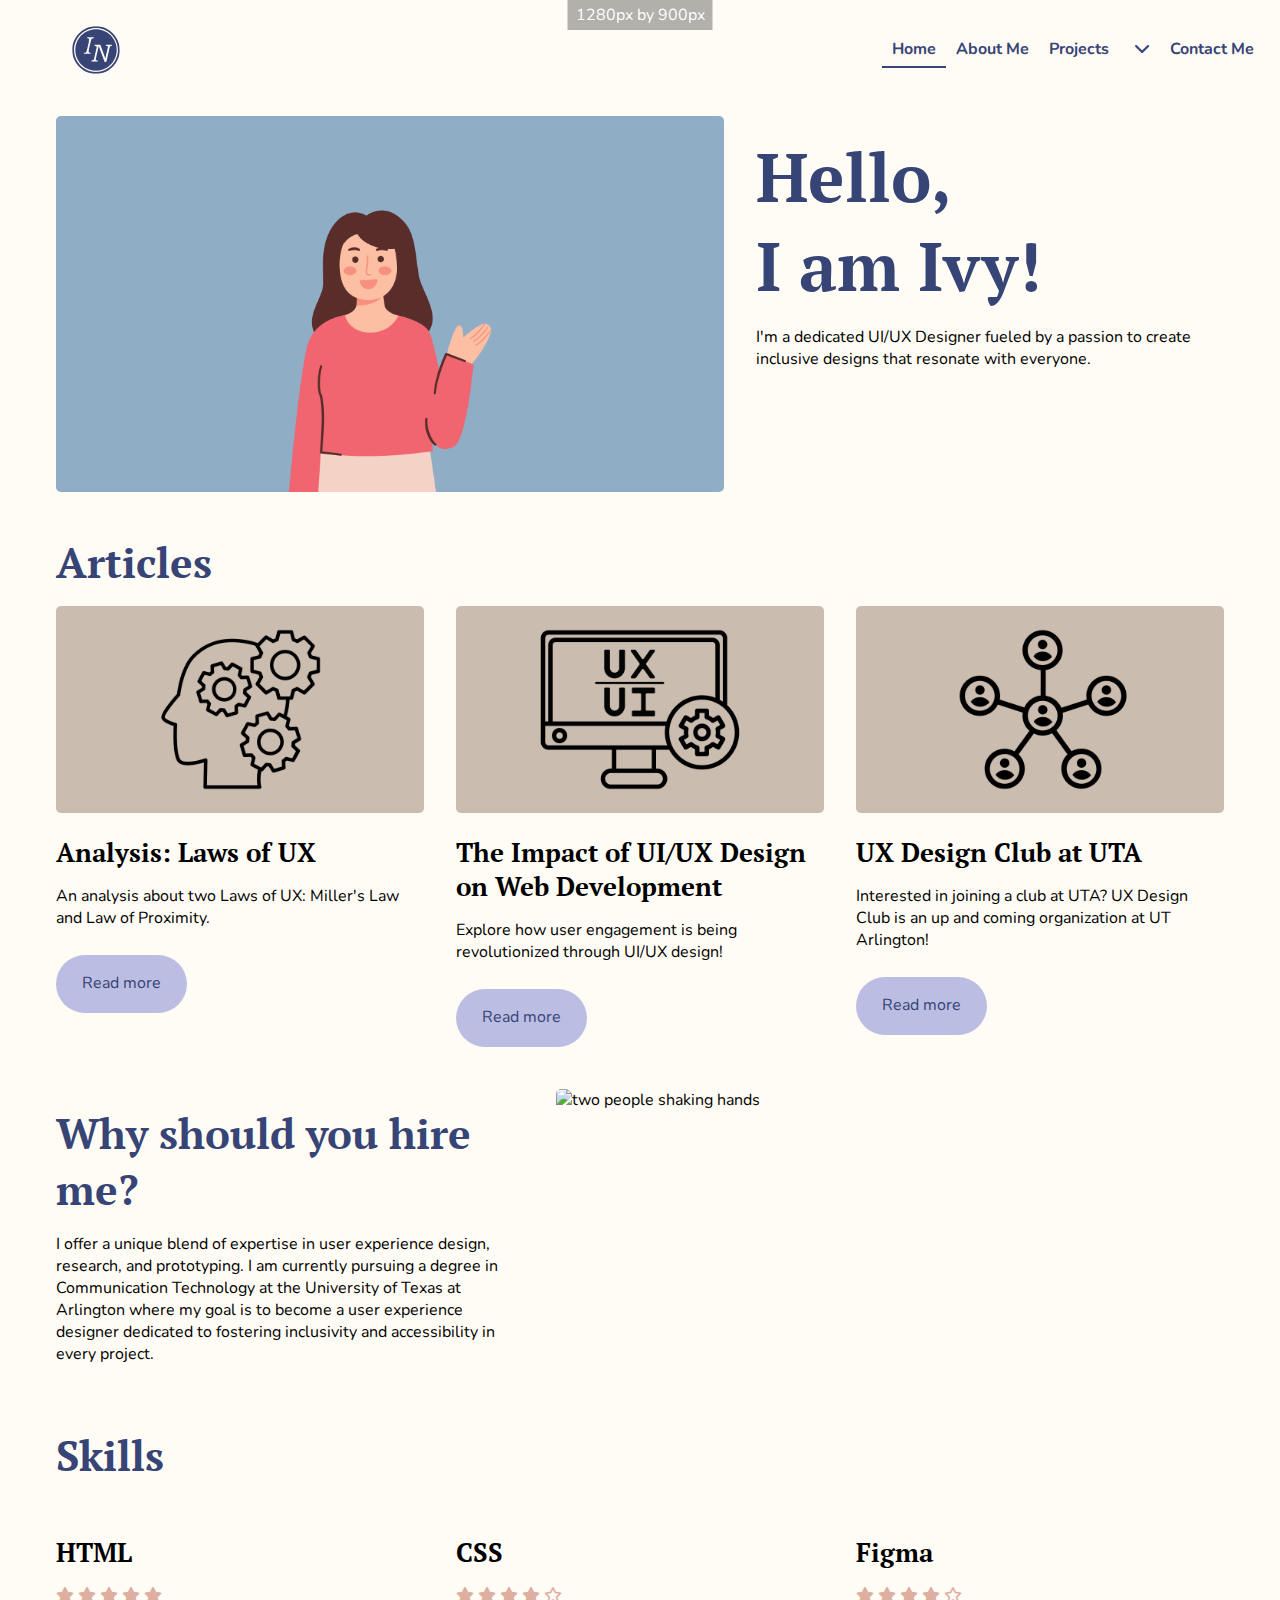
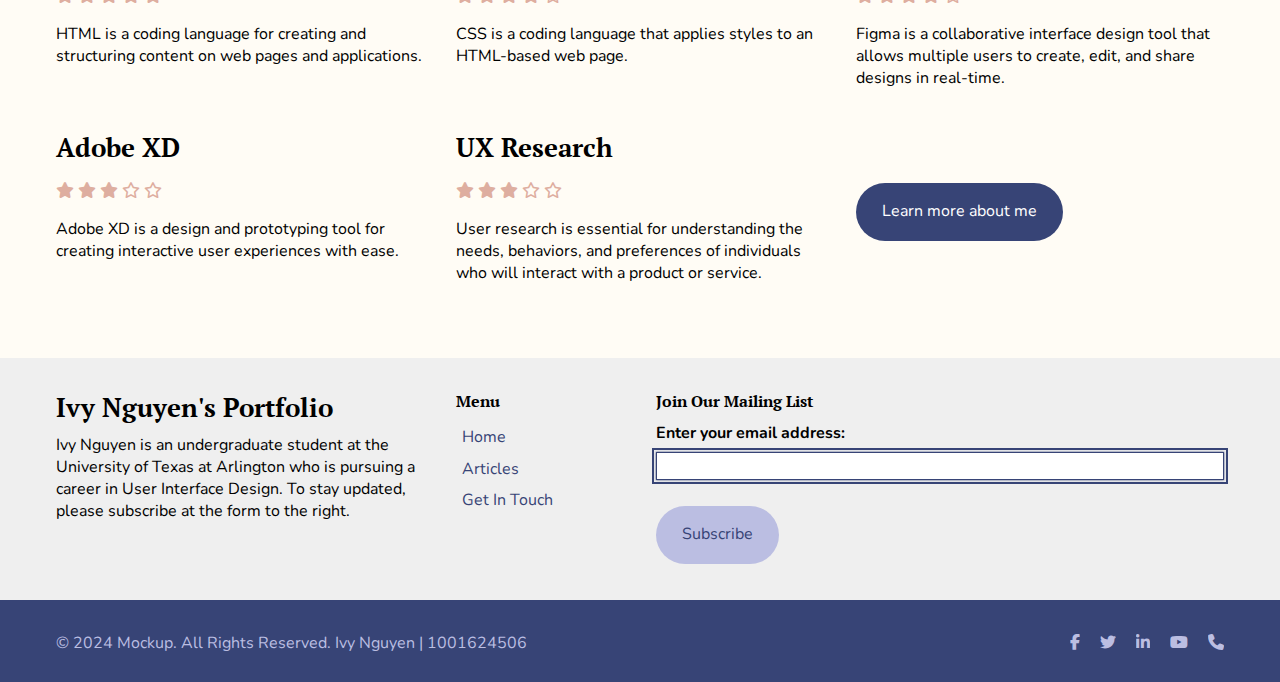
==== index.html @ 3e8987d1 "initial commit" ====
<!doctype html>
<html lang="en">
    <head>
        <meta charset="utf-8">
        <meta name="viewport" content="width=device-width, initial-scale=1, shrink-to-fit=no">
        <meta name="keywords" content="Homepage">
        <meta name="description" content="Ivy Nguyen - 1001624506 | Homepage>
        <meta name= "author" content="Ivy Nguyen">

        <title>Ivy Nguyen - 1001624506 | Homepage</title>
        <link rel="stylesheet" href="css/style.css">
    </head>
    
    <body>
        <!-- NAV -->
        <div class="container-fluid webNav">
            <div class="row">
                <div class="col-sm-12">
                    <nav class="navbar">
                        <a class="navbar-brand" href="index.html">Ivy Nguyen Personal Portfolio</a>
                        <button class="navbar-toggler" type="button" data-target="#navigation">
                            <span class="fa-solid fa-bars"></span> <!--  -->
                        </button>

                        <div class="navigation collapse" id="navigation">
                            <ul class="navbar-nav"> <!-- -->
                                <li class="active">
                                    <a href="index.html">Home <span class="sr-only">(current)</span></a>  <!-- span sr-only means for screen readers only, this would change based on the page we're on -->
                                </li>

                                <li>
                                    <a href="about-me.html">About Me</a>
                                </li>

                                <li class="dropdown collapse">
                                    <a class="dropdown-toggle" href="#">Projects</a>
                                    <div class="dropdown-menu">
                                        <a href="OB-individual-project.html">OneBook</a>
                                        <a href="SC-individual-project.html">Serenity Cafe</a>
                                        <a href="projects.html">See All Projects</a>
                                    </div>
                                </li>
                                <li>
                                    <a href="contact-me.html">Contact Me</a>
                                </li>
                            </ul>
                        </div>
                    </nav>
                </div>
            </div>
        </div>
        <!-- END OF NAV -->

        <div class = "container topContainer">
            <div class = "row">
                <div class = "col-lg-7 col-md-12">
                    <img src = "/images/intro-image.png" alt = "clip art of woman waving">
                </div>

                <div class = "col-lg-5 col-md-12">
                    <h1 class = "home">Hello, <br> I am Ivy!</h1>
                    <p>I'm a dedicated UI/UX Designer fueled by a passion to create 
                        inclusive designs that resonate with everyone.</p>
                </div>
                
            </div>
        </div>

        <div class = "container">
            <div class = "row">
                <div class = "col-lg-12 col-md-12">
                    <h2 class = "articles">Articles</h2>
                </div>

                <div class = "col-lg-4 col-md-12">
                    <img src = "/images/laws-of-ux.png" alt = "laws of ux article cover">
                    <h3>Analysis: Laws of UX</h3>
                    <p>An analysis about two Laws of UX: Miller's Law and Law of Proximity.</p>
                    <a href = "ux-laws.html" class = "btn btn-secondary">Read more</a>
                </div>

                <div class = "col-lg-4 col-md-6">
                    <img src = "/images/article-2.png" alt = "impact of ui/ux design article cover">
                    <h3>The Impact of UI/UX Design on Web Development</h3>
                    <p>Explore how user engagement is being revolutionized through UI/UX design!</p>
                    <a href = "#" class = "btn btn-secondary">Read more</a>
                </div>

                <div class = "col-lg-4 col-md-6">
                    <img src = "/images/ux-design-club.png" alt = "ux design club article cover">
                    <h3>UX Design Club at UTA</h3>
                    <p>Interested in joining a club at UTA? UX Design Club is an up and coming organization at UT Arlington!</p>
                    <a href = "#" class = "btn btn-secondary">Read more</a>
                </div>

            </div>
        </div>

        <div class = "container">
            <div class = "row">
               
                <div class = "col-lg-5 col-md-12">
                    <h2>Why should you hire me?</h2>
                    <p> I offer a unique blend of expertise in user experience design, research, and prototyping. I am currently pursuing a degree
                        in Communication Technology at the University of Texas at Arlington where my goal is to become a user experience designer dedicated
                        to fostering inclusivity and accessibility in every project.
                    </p>
                </div>
                
                <div class = "col-lg-7 col-md-12">
                    <img src = "https://images.pexels.com/photos/3760069/pexels-photo-3760069.jpeg?auto=compress&cs=tinysrgb&w=1260&h=750&dpr=2" alt = "two people shaking hands">
                </div>

            </div>
        </div>

        <div class = "container">
            <div class = "row">
                
                <div class = "col-lg-12">
                    <h2>Skills</h2>
                </div>

            </div>
        </div>

        <div class = "container">
            <div class = "row">

                <div class = "col-lg-4 col-md-6">
                    <h3>HTML</h3>
                    <span class="fa fa-star checked"></span>
                    <span class="fa fa-star checked"></span>
                    <span class="fa fa-star checked"></span>
                    <span class="fa fa-star checked"></span>
                    <span class="fa fa-star checked"></span>
                    <p>HTML is a coding language for creating and structuring content on web pages and applications.</p>
                </div>

                <div class = "col-lg-4 col-md-6">
                    <h3>CSS</h3>
                    <span class="fa fa-star checked"></span>
                    <span class="fa fa-star checked"></span>
                    <span class="fa fa-star checked"></span>
                    <span class="fa fa-star checked"></span>
                    <span class="fa fa-regular fa-star"></span>
                    <p>CSS is a coding language that applies styles to an HTML-based web page.</p>
                </div>

                <div class = "col-lg-4 col-md-6">
                    <h3>Figma</h3>
                    <span class="fa fa-star checked"></span>
                    <span class="fa fa-star checked"></span>
                    <span class="fa fa-star checked"></span>
                    <span class="fa fa-star checked"></span>
                    <span class="fa fa-regular fa-star"></span>
                    <p>Figma is a collaborative interface design tool that allows multiple users to create, edit, and share designs in real-time.</p>
                </div>


                <div class = "col-lg-4 col-md-6">
                    <h3>Adobe XD</h3>
                    <span class="fa fa-star checked"></span>
                    <span class="fa fa-star checked"></span>
                    <span class="fa fa-star checked"></span>
                    <span class="fa fa-regular fa-star"></span>
                    <span class="fa fa-regular fa-star"></span>
                    <p>Adobe XD is a design and prototyping tool for creating interactive user experiences with ease.</p>
                </div>


                <div class = "col-lg-4 col-md-6">
                    <h3>UX Research</h3>
                    <span class="fa fa-star checked"></span>
                    <span class="fa fa-star checked"></span>
                    <span class="fa fa-star checked"></span>
                    <span class="fa fa-regular fa-star"></span>
                    <span class="fa fa-regular fa-star"></span>
                    <p>User research is essential for understanding the needs, behaviors, and preferences of 
                        individuals who will interact with a product or service.
                    </p>
                </div>

                <div class = "col-lg-4 col-md-6 btn-index">
                    <a href = "/about-me.html" class = "btn btn-primary">Learn more about me</a>
                </div>


            </div>
        </div>

        <!-- FOOTER -->

        <footer>
            <div class="container company-details">
                <div class="row">
                    <div class="col-md-9 col-lg-4">
                        <h3>Ivy Nguyen's Portfolio</h3>
                        <p>Ivy Nguyen is an undergraduate student at the University of Texas at Arlington who is pursuing a career in User Interface
                            Design. To stay updated, please subscribe at the form to the right.
                        </p>
                    </div>
                    <div class="col-md-3 col-lg-2">
                        <h4>Menu</h4>
                        <ul class="unstyled footer-nav">
                            <li><a href="index.html">Home</a></li>
                            <li><a href="projects.html">Articles</a></li>
                            <li><a href="contact-me.html">Get In Touch</a></li>
                        </ul>
                    </div>
                    <div class="col-md-12 col-lg-6">
                        <h4>Join Our Mailing List</h4>
                        <form>
                            <div class="form-group row">
                                <label for="subscribe" class="col-sm-12 col-form-label">Enter your email address:</label>
                                <div class="col-sm-12">
                                    <input type="email" name="subscribe" id="subscribe" class="form-control" required />
                                </div>
                            </div>
                            <input class="btn btn-secondary" type="submit" name="subscribe" id="subcribe" value="Subscribe" />
                        </form>
                    </div>
                </div>
            </div>
            <div class="copyright">
                <div class="container">
                    <div class="row">
                        <div class="col-md-8">
                            <p>&copy; 2024 Mockup. All Rights Reserved. Ivy Nguyen | 1001624506</p>
                        </div>
                        <div class="col-md-4">
                            <ul class="inline social-media">
                                <li><a href="https://www.facebook.com/" title = "Facebook" target="_blank"><i class="fa-brands fa-facebook-f"></i><span class = "sr-only">Facebook</span></a></li>
                                <li><a href="https://twitter.com/" title = "Twitter" target="_blank"><i class="fa-brands fa-twitter"></i><span class = "sr-only">Twitter</span></a></li>
                                <li><a href="https://www.linkedin.com/in/vy-nguyen-aa5758253/" title = "Ivy Nguyen LinkedIn" target="_blank"><i class="fa-brands fa-linkedin-in"><span class = "sr-only">LinkedIn/span></i></a></li>
                                <li><a href="https://www.youtube.com/" title = "YouTube" target="_blank"><i class="fa-brands fa-youtube"></i><span class = "sr-only">YouTube</span></a></li>
                                <li><a href="tel: 1800-999-9999" title = "Telephone" target="_blank"><i class="fa-solid fa-phone"></i><span class = "sr-only">Telephone</span></a></li>
                            </ul>
                        </div>
                    </div>
                </div>
            </div>
        </footer>

        <!-- END OF FOOTER -->


        <div id="windowSize"></div>

        <script src="js/app.js"></script>
    </body>
</html>
---- css/style.css ----
/*
    Created by: Ivy Nguyen - 1001624506
    Created on: 3/1/2024
    Updated on: 3/5/2024
    Project: Personal Portfolio
*/

@import url('https://cdnjs.cloudflare.com/ajax/libs/font-awesome/6.2.0/css/all.min.css');
@import url('https://fonts.googleapis.com/css2?family=Nunito:ital,wght@0,200..1000;1,200..1000&family=PT+Serif:ital,wght@0,400;0,700;1,400;1,700&display=swap');

:root {
    /* Grid */
    --number-of-columns: 12;
    --grid-width: calc(100% / var(--number-of-columns));

    --col-1: calc(var(--grid-width) * 1);
    --col-2: calc(var(--grid-width) * 2);
    --col-3: calc(var(--grid-width) * 3);
    --col-4: calc(var(--grid-width) * 4);
    --col-5: calc(var(--grid-width) * 5);
    --col-6: calc(var(--grid-width) * 6);
    --col-7: calc(var(--grid-width) * 7);
    --col-8: calc(var(--grid-width) * 8);
    --col-9: calc(var(--grid-width) * 9);
    --col-10: calc(var(--grid-width) * 10);
    --col-11: calc(var(--grid-width) * 11);
    --col-12: calc(var(--grid-width) * 12);

    /* Branding */
    --primary: hsla(228, 36%, 34%, 1);
    --primary-hover: hsla(228, 16%, 0%, 1);/* (x, -20%, -40%, 1) */
    --secondary: hsla(235, 41%, 81%, 1);
    --secondary-hover: hsla(235, 21%, 41%, 1);
    --secondary-blurred: hsla(235, 31%, 31%, 1); /* (x, +10%, -10%, 1) */
    --tertiary: hsla(13, 49%, 75%, 1);
    --tertiary-hover: hsla(13, 29%, 35%, 1);

    
    --font-color: #1d1d1d;

    --gray-0: #222222;
    --gray-1: #666666;
    --gray-2: #999999;
    --gray-3: #dadada;
    --gray-4: #efefef;

    --white: white;

    /* Typography */
    --font-size: 20px;
    --scale: 1.618;
    --line-height: calc(1em * var(--scale)); /* line height would equal 1em * the scale */
    --h4: 1rem;
    --h3: calc(1rem * var(--scale)); /* 1.618rem */
    --h2: calc(var(--h3) * var(--scale)); /* 1.618rem * 1.618 */
    --h1: calc(var(--h2) * var(--scale)); /* (1.618rem * 1.618) * 1.618 */

    /* Other */
    --table-padding: 1.618rem;
}

/* Navigation Styles */
.navbar {
    display: flex;
    flex-flow: row wrap;
    justify-content: space-between;
    align-items: center;
    align-content: flex-start;
    padding: 1rem;
}

.navbar-brand {
    flex: 0 0 10rem;
    display: block;
    overflow: hidden;
    background: url(../images/logo.svg) no-repeat center/contain transparent;
    width: 10rem;
    height: 4rem;
    text-indent: -9999px;
    text-decoration: none;
}

.navbar-toggler {
    background-color: var(--primary);
    border: 0 none;
    color: white;
    width: 2rem;
    height: 2rem;
    display: flex;
    flex-flow: row wrap;
    justify-content: center;
    align-items: center;
    align-content: center; 
    cursor:pointer;
}

.navigation {
    flex: 0 0 100%;
}

.navigation.collapse .navbar-nav {
    display: none;
}

.navbar-nav {
    list-style-type: none;
    padding: 0;
}

.navbar-nav li > a {
    color: var(--primary);
    display: block;
    overflow: hidden;
    padding: calc((1em / var(--scale)) / var(--scale)) calc(1em / var(--scale));
    text-decoration: none;
    border-bottom: 2px solid transparent;
    font-weight: bold;
}

.navbar-nav li.active > a {
    border-bottom-color: var(--primary);
}

.navbar-nav li > a:hover { /* greater than sign means selects all the anchor tags that are direct children that is inside navbar-nav */
    background-color: var(--primary);
    color: var(--white);
    border-radius: 5px;
}

.dropdown-toggle::after {
    content: "\f077";
    font-family: "FontAwesome";
    font-weight: 400;
    margin-left: var(--line-height);
}


.dropdown.collapse .dropdown-toggle::after {
    content: "\f078";
}

.dropdown.collapse .dropdown-menu {
    display: none;
}

.dropdown-menu {
    background-color: var(--gray-2);
    display: flex;
    flex-flow: row wrap;
    justify-content: flex-start;
    align-items: flex-start;
    align-content: flex-start;
    z-index: 1;
    border-radius: 5px;
}

.dropdown-menu > a {
    flex: 1 0 100%;
    color: var(--white);
    padding: calc((1em / var(--scale)) / var(--scale)) calc(1em / var(--scale));
    text-decoration: none;
}

.dropdown-menu > a:hover {
    background-color: var(--primary);
    border-radius: 5px;
}

.sr-only {
    position: absolute; 
    width: 1px;
    height: 1px;
    padding: 0;
    margin: -1px;
    overflow: hidden;
    clip: rect(0,0,0,0);
    white-space: nowrap;
    border-width: 0;
}

@media screen and (min-width: 768px){
    .navbar-toggler {
        display: none;
    }

    .navigation {
        flex: 0 0 auto;
    }

    .navigation.collapse .navbar-nav,
    .navbar-nav {
        display: flex;
        flex-flow: row wrap;
        justify-content: flex-end;
        align-items: baseline;
        align-content: center;
    }

    .dropdown-menu {
        position: absolute;
    }
}
/* End of Navigation Styles */

* {
    box-sizing: border-box;
    position: relative;
}

body {
    margin: 0;
    font-family: 'Nunito', 'Arial', 'Helvetica', sans-serif;
    background-color: #FFFCF5;
}

/* Images */
img {
    max-width: 100%;
}

.round-image {
    border-radius: 50%;
    overflow: hidden;
    aspect-ratio: 1;
}

.round-image img {
    position: absolute;
    width: 100%;
    height: 100%;
    object-fit: cover;
    object-position: center;
}
/* End of Images */

/* TASK: Paste your typography styles here */
h1, h2, h3, h3, h4, h5, h6
.h1, .h2, .h3, .h4, .h5, .h6 {
    font-family: "PT Serif", "Georgia", "Times New Roman", serif;
    line-height: var(calc(--line-height / 2));
    font-weight: 700;
    margin: 1rem 0;
}

h4, .h4 { 
    font-size: var(--h4);
}

h3, .h3 {
    font-size: var(--h3);
    
}

h2, .h2 {
    font-size: var(--h2);
    color: var(--primary);
}

h1, .h1 {
    font-size: var(--h1); 
    color: var(--primary);
}

/* Paragraph */

p {
    margin-bottom: var(--line-height);
}

/* End of Paragraph */

/* Blockquotes */

blockquote {
    font-size: calc(1rem * var(--scale)); /* font size is 1rem * 1.618 */
}

blockquote footer {
    font-size: 1rem;
    background-color: #FFFCF5;
}

blockquote p:first-of-type::before {
    content: open-quote; /* content can add any content | this adds opening quotation mark at the first instance of a paragraph inside of a blockquote */
}

blockquote p:last-of-type::after {
    content: close-quote; /* this adds closing quotation mark at the end */
}

blockquote footer::before { /* parent to child relationship when using the space  */
    content: "\2014"; /* adds an em dash before the footer  */
    margin-right: calc(0.25rem * var(--scale)); /* content is a "brand new element" so this adds a margin to the content */
}

blockquote.text-center { /* there is an element inside of blockquote that has the name/class of "text-center"  */
    text-align: center; /* center aligned */
    color: var(--secondary);
    padding-bottom: 1rem;
}

blockquote.text-right {
    text-align: right; /* right aligned */
}

blockquote p {
    margin-bottom: 0;
}


/* End of Blockquotes */

/* List Styles */ 

ul.unstyled {
    list-style-type: none;
    padding-left: 0;
}

ul.inline {
    list-style-type: none;
    padding: 0;
    display: inline-flex;
    flex-flow: row wrap;
    justify-content: flex-start;
    align-items: baseline;
    align-content: flex-start;
    gap: var(--font-size);
}

/* End of List Styles */ 

/* Description List */

dl {
    border-left: 3px solid var(--secondary);
    padding: var(--line-height);
    padding-right: 0;
}

dt {
    margin-bottom: 1rem;
}

dd {
    font-style: italic;
    margin-bottom: var(--line-height);
}

dd:last-of-type {
    margin-bottom: 0;
}

/* End Description List */


/* End of Typography */

/* Table Styles */
table {
    border-collapse: collapse;
    border: 1px solid #1f1f1f;
    width: 100%;
}

table th,
table td {
    padding: calc(var(--table-padding) / 2) var(--table-padding);
    border: 1px solid #1f1f1f;
    vertical-align: top;
}

thead {
    background-color: #1f1f1f;
}

thead th {
    color: white;
    text-align: left;
}

tbody tr:nth-child(odd) {
    background-color: #fafafa;
}

tbody tr:hover {
    background-color: #efefef;
}

caption {
    caption-side: bottom;
    text-align: left;
    padding: calc(var(--table-padding) / 2) 0;
}
/* End of Table Styles */

/* Footer Styles */
footer {
    margin-top: 3rem;
    font-size: calc(var(--scale));
    background-color: var(--gray-4);
}

footer h3,
footer h4 {
    margin-bottom: calc(1rem / var(--scale));
}

footer .footer-nav {
    margin: 0;
}

footer .footer-nav a {
    display: block;
    overflow: hidden;
    padding: calc((1em / var(--scale)) / var(--scale) / var(--scale)) calc(1em / var(--scale) / var(--scale));
    color: var(--primary);
    text-decoration: none;
    border-bottom: 2px solid transparent;
}

footer .footer-nav a:hover {
    color: var(--primary-hover);
    border-bottom-color: var(--primary-hover);
}

footer .form-group label {
    margin-top: 0;
}

footer .copyright {
    background-color: var(--primary);
    text-align: center;
    padding-top: 2rem;
    padding-bottom: calc(1rem / 2);
    
}

.copyright p {
    color: var(--secondary);
}


footer p,
footer .social-media {
    margin: 0;
    max-width: 100%;
    width: 100%;
}

footer .social-media {
    justify-content: center;
}

footer .social-media a {
    display: block;
    overflow: hidden;
    color: var(--secondary);
}

.company-details {
    padding-top: 1rem;
    margin: 0;
}

@media screen and (min-width: 768px){
    footer .copyright {
        text-align: unset;
    }

    footer .social-media {
        justify-content: flex-end;
    }
}
/* End of Footer Styles */

/* Code tag */
code {
    font-family: monospace;
    color: crimson;
    font-size: 0.75rem;
    line-height: 1.618em;
}
/* End of code tag */

/* Special classes */
.w-14 {
    width: 14rem;
}
/* End of Special classes */

/* TASK: Paste your grid system here */
.container-fluid,
.container {
    width: 100%;
    padding-left: 1rem;
    padding-right: 1rem;
    margin-left: auto;
    margin-right: auto;
    margin-bottom: 1.25rem;
}

@media screen and (min-width: 576px){ .container { max-width: 576px; }} /* sm */
@media screen and (min-width: 768px){ .container { max-width: 768px; }} /* md */
@media screen and (min-width: 992px){ .container { max-width: 992px; }} /* lg */
@media screen and (min-width: 1200px){ .container { max-width: 1200px; }} /* xl */

.row {
    display: flex;
    flex-flow: row wrap;
    justify-content: flex-start;
    align-items: flex-start;
    align-content: flex-start;
    margin-left: -1rem;
    margin-right: -1rem;
}

.col-xs-1, .col-xs-2, .col-xs-3, .col-xs-4, .col-xs-5, .col-xs-6, .col-xs-7, .col-xs-8, .col-xs-9, .col-xs-10, .col-xs-11, .col-xs-12,
.col-sm-1, .col-sm-2, .col-sm-3, .col-sm-4, .col-sm-5, .col-sm-6, .col-sm-7, .col-sm-8, .col-sm-9, .col-sm-10, .col-sm-11, .col-sm-12,
.col-md-1, .col-md-2, .col-md-3, .col-md-4, .col-md-5, .col-md-6, .col-md-7, .col-md-8, .col-md-9, .col-md-10, .col-md-11, .col-md-12,
.col-lg-1, .col-lg-2, .col-lg-3, .col-lg-4, .col-lg-5, .col-lg-6, .col-lg-7, .col-lg-8, .col-lg-9, .col-lg-10, .col-lg-11, .col-lg-12,
.col-xl-1, .col-xl-2, .col-xl-3, .col-xl-4, .col-xl-5, .col-xl-6, .col-xl-7, .col-xl-8, .col-xl-9, .col-xl-10, .col-xl-11, .col-xl-12 {
    padding: 0 1rem;
    width: 100%;
    max-width: 100%;
}

.col-1 {
    flex: 0 0 var(--col-1);
    max-width: var(--col-1);
    background-color: var(--blue-1);
}

.col-2 {
    flex: 0 0 var(--col-2);
    max-width: var(--col-2);
    background-color: var(--blue-2);
}

.col-3 {
    flex: 0 0 var(--col-3);
    max-width: var(--col-3);
    background-color: var(--blue-3);
}

.col-4 {
    flex: 0 0 var(--col-4);
    max-width: var(--col-4);
    background-color: var(--blue-4);
}

.col-5 {
    flex: 0 0 var(--col-5);
    max-width: var(--col-5);
    background-color: var(--blue-5);
}

.col-6 {
    flex: 0 0 var(--col-6);
    max-width: var(--col-6);
    background-color: var(--blue-6);
}

.col-7 {
    flex: 0 0 var(--col-7);
    max-width: var(--col-7);
    background-color: var(--blue-1);
}

.col-8 {
    flex: 0 0 var(--col-8);
    max-width: var(--col-8);
    background-color: var(--blue-2);
}

.col-9 {
    flex: 0 0 var(--col-9);
    max-width: var(--col-9);
    background-color: var(--blue-3);
}

.col-10 {
    flex: 0 0 var(--col-10);
    max-width: var(--col-10);
    background-color: var(--blue-4);
}

.col-11 {
    flex: 0 0 var(--col-11);
    max-width: var(--col-11);
    background-color: var(--blue-5);
}

.col-12 {
    flex: 0 0 var(--col-12);
    max-width: var(--col-12);
    background-color: var(--blue-6);
}

.col-xs-1 {
    flex: 0 0 var(--col-1);
    max-width: var(--col-1);
    background-color: var(--blue-1);
}

.col-xs-2 {
    flex: 0 0 var(--col-2);
    max-width: var(--col-2);
    background-color: var(--blue-2);
}

.col-xs-3 {
    flex: 0 0 var(--col-3);
    max-width: var(--col-3);
    background-color: var(--blue-3);
}

.col-xs-4 {
    flex: 0 0 var(--col-4);
    max-width: var(--col-4);
    background-color: var(--blue-4);
}

.col-xs-5 {
    flex: 0 0 var(--col-5);
    max-width: var(--col-5);
    background-color: var(--blue-5);
}

.col-xs-6 {
    flex: 0 0 var(--col-6);
    max-width: var(--col-6);
    background-color: var(--blue-6);
}

.col-xs-7 {
    flex: 0 0 var(--col-7);
    max-width: var(--col-7);
    background-color: var(--blue-1);
}

.col-xs-8 {
    flex: 0 0 var(--col-8);
    max-width: var(--col-8);
    background-color: var(--blue-2);
}

.col-xs-9 {
    flex: 0 0 var(--col-9);
    max-width: var(--col-9);
    background-color: var(--blue-3);
}

.col-xs-10 {
    flex: 0 0 var(--col-10);
    max-width: var(--col-10);
    background-color: var(--blue-4);
}

.col-xs-11 {
    flex: 0 0 var(--col-11);
    max-width: var(--col-11);
    background-color: var(--blue-5);
}

.col-xs-12 {
    flex: 0 0 var(--col-12);
    max-width: var(--col-12);
    background-color: var(--blue-6);
}

/* Styles for 'col-sm-...' grid */
@media screen and (min-width: 576px){
    .container {
        max-width: 576px;
    }
    
    .col-sm-1 {
        flex: 0 0 var(--col-1);
        max-width: var(--col-1);
        background-color: var(--blue-1);
    }
    
    .col-sm-2 {
        flex: 0 0 var(--col-2);
        max-width: var(--col-2);
        background-color: var(--blue-2);
    }
    
    .col-sm-3 {
        flex: 0 0 var(--col-3);
        max-width: var(--col-3);
        background-color: var(--blue-3);
    }
    
    .col-sm-4 {
        flex: 0 0 var(--col-4);
        max-width: var(--col-4);
        background-color: var(--blue-4);
    }
    
    .col-sm-5 {
        flex: 0 0 var(--col-5);
        max-width: var(--col-5);
        background-color: var(--blue-5);
    }
    
    .col-sm-6 {
        flex: 0 0 var(--col-6);
        max-width: var(--col-6);
        background-color: var(--blue-6);
    }
    
    .col-sm-7 {
        flex: 0 0 var(--col-7);
        max-width: var(--col-7);
        background-color: var(--blue-1);
    }
    
    .col-sm-8 {
        flex: 0 0 var(--col-8);
        max-width: var(--col-8);
        background-color: var(--blue-2);
    }
    
    .col-sm-9 {
        flex: 0 0 var(--col-9);
        max-width: var(--col-9);
        background-color: var(--blue-3);
    }
    
    .col-sm-10 {
        flex: 0 0 var(--col-10);
        max-width: var(--col-10);
        background-color: var(--blue-4);
    }
    
    .col-sm-11 {
        flex: 0 0 var(--col-11);
        max-width: var(--col-11);
        background-color: var(--blue-5);
    }
    
    .col-sm-12 {
        flex: 0 0 var(--col-12);
        max-width: var(--col-12);
        background-color: var(--blue-6);
    }
}

/* Styles for 'col-md-...' grid */
@media screen and (min-width: 768px){
    .container {
        max-width: 768px;
    }
    
    .col-md-1 {
        flex: 0 0 var(--col-1);
        max-width: var(--col-1);
        background-color: var(--blue-1);
    }
    
    .col-md-2 {
        flex: 0 0 var(--col-2);
        max-width: var(--col-2);
        background-color: var(--blue-2);
    }
    
    .col-md-3 {
        flex: 0 0 var(--col-3);
        max-width: var(--col-3);
        background-color: var(--blue-3);
    }
    
    .col-md-4 {
        flex: 0 0 var(--col-4);
        max-width: var(--col-4);
        background-color: var(--blue-4);
    }
    
    .col-md-5 {
        flex: 0 0 var(--col-5);
        max-width: var(--col-5);
        background-color: var(--blue-5);
    }
    
    .col-md-6 {
        flex: 0 0 var(--col-6);
        max-width: var(--col-6);
        background-color: var(--blue-6);
    }
    
    .col-md-7 {
        flex: 0 0 var(--col-7);
        max-width: var(--col-7);
        background-color: var(--blue-1);
    }
    
    .col-md-8 {
        flex: 0 0 var(--col-8);
        max-width: var(--col-8);
        background-color: var(--blue-2);
    }
    
    .col-md-9 {
        flex: 0 0 var(--col-9);
        max-width: var(--col-9);
        background-color: var(--blue-3);
    }
    
    .col-md-10 {
        flex: 0 0 var(--col-10);
        max-width: var(--col-10);
        background-color: var(--blue-4);
    }
    
    .col-md-11 {
        flex: 0 0 var(--col-11);
        max-width: var(--col-11);
        background-color: var(--blue-5);
    }
    
    .col-md-12 {
        flex: 0 0 var(--col-12);
        max-width: var(--col-12);
        background-color: var(--blue-6);
    }
}

/* Styles for 'col-lg-...' grid */
@media screen and (min-width: 992px){
    .container {
        max-width: 992px;
    }
    
    .col-lg-1 {
        flex: 0 0 var(--col-1);
        max-width: var(--col-1);
        background-color: var(--blue-1);
    }
    
    .col-lg-2 {
        flex: 0 0 var(--col-2);
        max-width: var(--col-2);
        background-color: var(--blue-2);
    }
    
    .col-lg-3 {
        flex: 0 0 var(--col-3);
        max-width: var(--col-3);
        background-color: var(--blue-3);
    }
    
    .col-lg-4 {
        flex: 0 0 var(--col-4);
        max-width: var(--col-4);
        background-color: var(--blue-4);
    }
    
    .col-lg-5 {
        flex: 0 0 var(--col-5);
        max-width: var(--col-5);
        background-color: var(--blue-5);
    }
    
    .col-lg-6 {
        flex: 0 0 var(--col-6);
        max-width: var(--col-6);
        background-color: var(--blue-6);
    }
    
    .col-lg-7 {
        flex: 0 0 var(--col-7);
        max-width: var(--col-7);
        background-color: var(--blue-1);
    }
    
    .col-lg-8 {
        flex: 0 0 var(--col-8);
        max-width: var(--col-8);
        background-color: var(--blue-2);
    }
    
    .col-lg-9 {
        flex: 0 0 var(--col-9);
        max-width: var(--col-9);
        background-color: var(--blue-3);
    }
    
    .col-lg-10 {
        flex: 0 0 var(--col-10);
        max-width: var(--col-10);
        background-color: var(--blue-4);
    }
    
    .col-lg-11 {
        flex: 0 0 var(--col-11);
        max-width: var(--col-11);
        background-color: var(--blue-5);
    }
    
    .col-lg-12 {
        flex: 0 0 var(--col-12);
        max-width: var(--col-12);
        background-color: var(--blue-6);
    }
}

/* Styles for 'col-xl-...' grid */
@media screen and (min-width: 1200px){
    .container {
        max-width: 1200px;
    }
    
    .col-xl-1 {
        flex: 0 0 var(--col-1);
        max-width: var(--col-1);
        background-color: var(--blue-1);
    }
    
    .col-xl-2 {
        flex: 0 0 var(--col-2);
        max-width: var(--col-2);
        background-color: var(--blue-2);
    }
    
    .col-xl-3 {
        flex: 0 0 var(--col-3);
        max-width: var(--col-3);
        background-color: var(--blue-3);
    }
    
    .col-xl-4 {
        flex: 0 0 var(--col-4);
        max-width: var(--col-4);
        background-color: var(--blue-4);
    }
    
    .col-xl-5 {
        flex: 0 0 var(--col-5);
        max-width: var(--col-5);
        background-color: var(--blue-5);
    }
    
    .col-xl-6 {
        flex: 0 0 var(--col-6);
        max-width: var(--col-6);
        background-color: var(--blue-6);
    }
    
    .col-xl-7 {
        flex: 0 0 var(--col-7);
        max-width: var(--col-7);
        background-color: var(--blue-1);
    }
    
    .col-xl-8 {
        flex: 0 0 var(--col-8);
        max-width: var(--col-8);
        background-color: var(--blue-2);
    }
    
    .col-xl-9 {
        flex: 0 0 var(--col-9);
        max-width: var(--col-9);
        background-color: var(--blue-3);
    }
    
    .col-xl-10 {
        flex: 0 0 var(--col-10);
        max-width: var(--col-10);
        background-color: var(--blue-4);
    }
    
    .col-xl-11 {
        flex: 0 0 var(--col-11);
        max-width: var(--col-11);
        background-color: var(--blue-5);
    }
    
    .col-xl-12 {
        flex: 0 0 var(--col-12);
        max-width: var(--col-12);
        background-color: var(--blue-6);
    }
}

/* TASK: Paste the styles for the Flexbox Assignment: In-Class Practice */


/* Branding */
.swatch {
    aspect-ratio: 1;
    display: flex;
    flex-flow: row wrap;
    justify-content: center;
    align-items: center;
    align-content: center;
    border: 1px solid var(--gray-0);
}

.swatch.primary { background-color: var(--primary) }
.swatch.primary-hover { background-color: var(--primary-hover) }
.swatch.secondary { background-color: var(--secondary) }
.swatch.secondary-hover { background-color: var(--secondary-hover) }
.swatch.tertiary { background-color: var(--tertiary) }
.swatch.tertiary-hover { background-color: var(--tertiary-hover) }
.swatch.font-color { background-color: var(--font-color) }
.swatch.gray-0 { background-color: var(--gray-0) }
.swatch.gray-1 { background-color: var(--gray-1) }
.swatch.gray-2 { background-color: var(--gray-2) }
.swatch.gray-3 { background-color: var(--gray-3) }
.swatch.white { background-color: var(--white) }

.swatch.primary,
.swatch.primary-hover,
.swatch.secondary,
.swatch.secondary-hover,
.swatch.tertiary,
.swatch.tertiary-hover,
.swatch.primary,
.swatch.font-color,
.swatch.gray-0,
.swatch.gray-1 {
    color: var(--white);
}

.btn {
    font-size: 1rem; /*gets the # from the root from html*/
    line-height: var(--line-height);
    display: inline-block; /*makes it a block level element*/
    overflow: hidden; /*buttons look wonky if u don't add this, constrains element*/
    padding: calc((var(--line-height) / var(--scale))) var(--line-height);
    background-color: var(--gray-1);
    text-decoration: none; /*removes underline*/
    color: var(--white);
    border: 0 none;
    cursor: pointer;
    margin-bottom: 1rem;
    text-align: center;
    border-radius: 30px;
}

.btn:hover {
    background-color: var(--gray-0);
}

.btn.btn-primary { /*period is calling the parent and the child*/
    background-color: var(--primary);
}

.btn.btn-primary:hover {
    background-color: var(--primary-hover);
}

.btn.btn-secondary {
    background-color: var(--secondary);
    color: var(--primary);
}

.btn.btn-secondary:hover {
    background-color: var(--secondary-hover);
    color: white;
}

.btn.btn-tertiary {
    background-color: var(--tertiary);
}

.btn.btn-tertiary:hover {
    background-color: var(--tertiary-hover);
}

.btn.btn-sm {
    font-size: calc(1em / var(--scale));
}

.btn.btn-lg {
    font-size: var(--h3);
}

/* Forms */
fieldset {
    padding: var(--line-height);
    margin-bottom: var(--line-height);
}

fieldset legend {
    color: var(--primary);
}

.form-group {
    margin-bottom: var(--line-height);
}

fieldset .form-group:last-of-type {
    margin-bottom: 0;
}

.form-group label {
    font-weight: bold;
}

.form-control,
.form-check-input {
    accent-color: var(--secondary);
}

input,
select,
textarea {
    font-family: inherit;
    font-size: 1rem;
    line-height: var(--line-height);
    padding: calc((1em / var(--base-scale)) / var(--base-scale) / var(--base-scale)) calc(1em / var(--base-scale) / var(--base-scale));
    border: 1px solid var(--gray-0);
    color: var(--font-color);
}

label {
    margin-bottom: calc(1rem / 2);
}

input.form-control {
    width: 100%;
    max-width: 100%;
}

textarea {
    width: 100%;
    max-width: 100%;
    min-height: calc(4 * var(--line-height));
}

/* Pseudo Selectors */
.form-control:focus {
    outline: var(--secondary-blurred) solid 2px;
    outline-offset: 2px;
}

.form-check-input:checked {
    box-shadow: 0 0 4px 4px var(--secondary-blurred);
}

.form-control:disabled,
.form-control:hover:disabled,
input:disabled,
input:hover:disabled {
    background-color: var(--gray-3);
    color: var(--gray-2);
    cursor: not-allowed;
}

input:invalid,
input:focus:invalid {
    border-color: var(--primary);
    box-shadow: 0 0 2px var(--primary);
    outline: var(--primary) solid 2px;
    outline-offset: 2px;
}


/* End of Branding */

/* Ivy's Styles */

/* Universal */

.icon {
    margin-right: 1rem;
}

.fa {
    color: var(--tertiary);
}

.project-img {
    width: 100%;
}

img {
    border-radius: 5px;
}

.webNav {
    padding: 0;
    margin-bottom: 0;
}

.topContainer {
    padding-top: 1rem;
}

/* End of Universal */

/* Index Page */

.btn-index {
    width: 100%;
    display: flex;
    justify-content: flex-start;
    align-self: center;
    margin-top: 1rem;
}

/* End of Index Page */

/* Individual Projects Page */

.btn-project {
    width: 100%;
    display: flex;
    justify-content: center;
    margin-top: 1rem;
}

.fa-person {
    margin-right: 1.4rem;
}

.background {
    width: 100%;
    height: 70vh;
}

.bg-img {
    position: absolute;
    z-index: -1;
    top: 0;
    right: 0;
    bottom: 0;
    left: 0;
    object-position: center;
    object-fit: cover;
    width: 100%;
    height: 70vh;
}

.hero {
    display: flex;
    flex-flow: row wrap;
    justify-content: center;
    align-items: center;
    align-content: center;
    gap: 0;
}

.bg-description {
    display: flex;
    flex-flow: row wrap;
    justify-content: center;
    align-items: center;
    align-content: center;
    text-align: center;
    gap: 0;
    width: 100%;
    height: 100%;
    padding-top: 12rem;
}

.bg-description h1 {
    color: var(--tertiary);
}

.bg-description p {
    color: #FFFCF5;
    margin-top: 0;
}


/* End of Individual Projects Page */

/* Laws of UX Page */

.law-article {
    width: 60%;
}

.p-before {
    order: -1;
}

.p-img {
    order: 1;
}

.p-after {
    order: 2;
}

.law-article img {
    margin-top: 3rem;
}

.law-article p {
    margin-bottom: 0;
    font-size: 1rem;
}

.law-article h3 {
    color: var(--secondary);
}

.img-source p {
    color: var(--gray-0);
}

@media screen and (max-width: 991px) and (min-width: 768px) {
    .law-article {
        width: 100%;
    }

    .law-article img {
        margin-top: 1rem;
    }

}

@media screen and (max-width: 767px) and (min-width: 0px) {
    .law-article {
        width: 100%;
    }

    .law-article img {
        margin-top: 1rem;
    }

    .p-before {
        order: 0;
    }
    
    .p-img {
        order: 0;
    }
    
    .p-after {
        order: 0;
    }

}

/* End of Laws of UX Page */



/* End of Ivy's Styles */


/*
    * Window size styles
    * Do not edit or delete this from examples
*/
#windowSize {
    padding: 0.25rem 0.5rem;
    background-color: rgba(0,0,0,0.3);
    color: white;
    position: absolute;
    top: 0;
    left: 50%;
    transform: translate(-50%, 0);
    user-select: none;
    z-index: 10;
}
/* End of Window size styles */
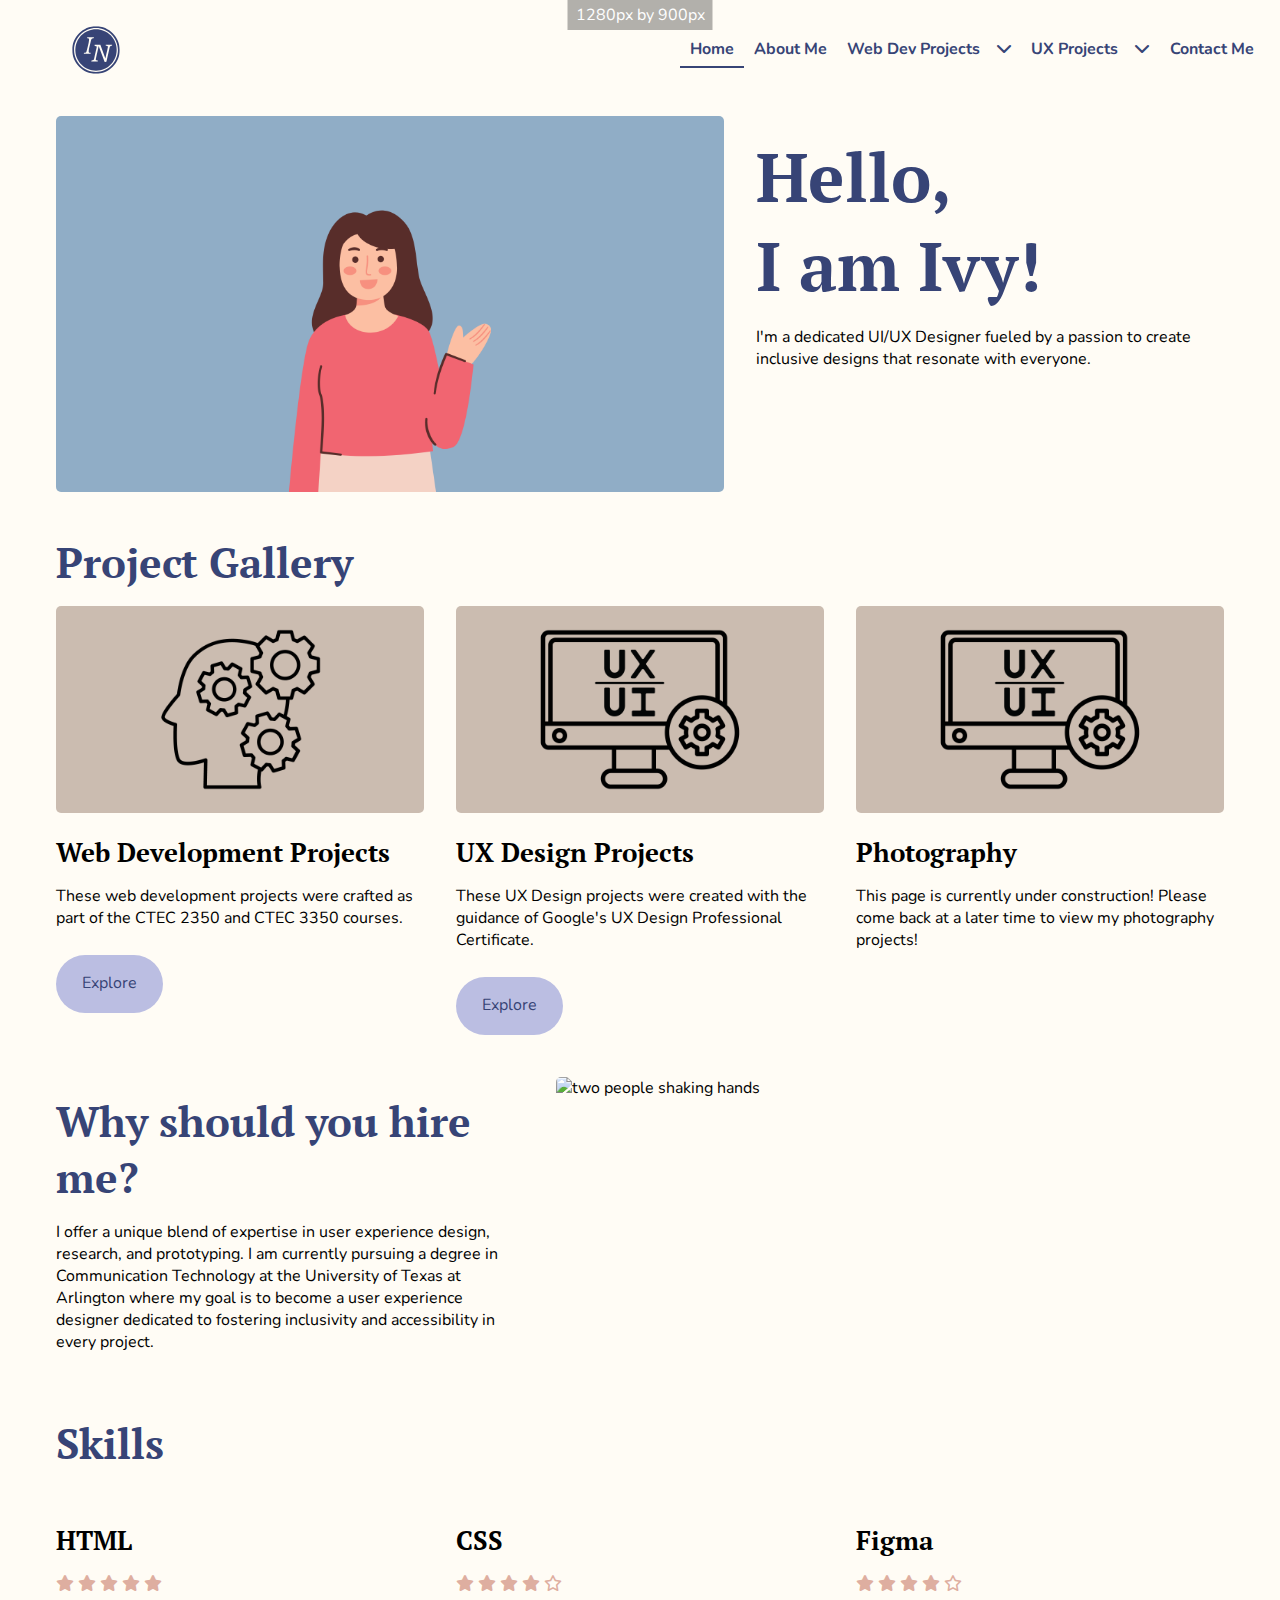
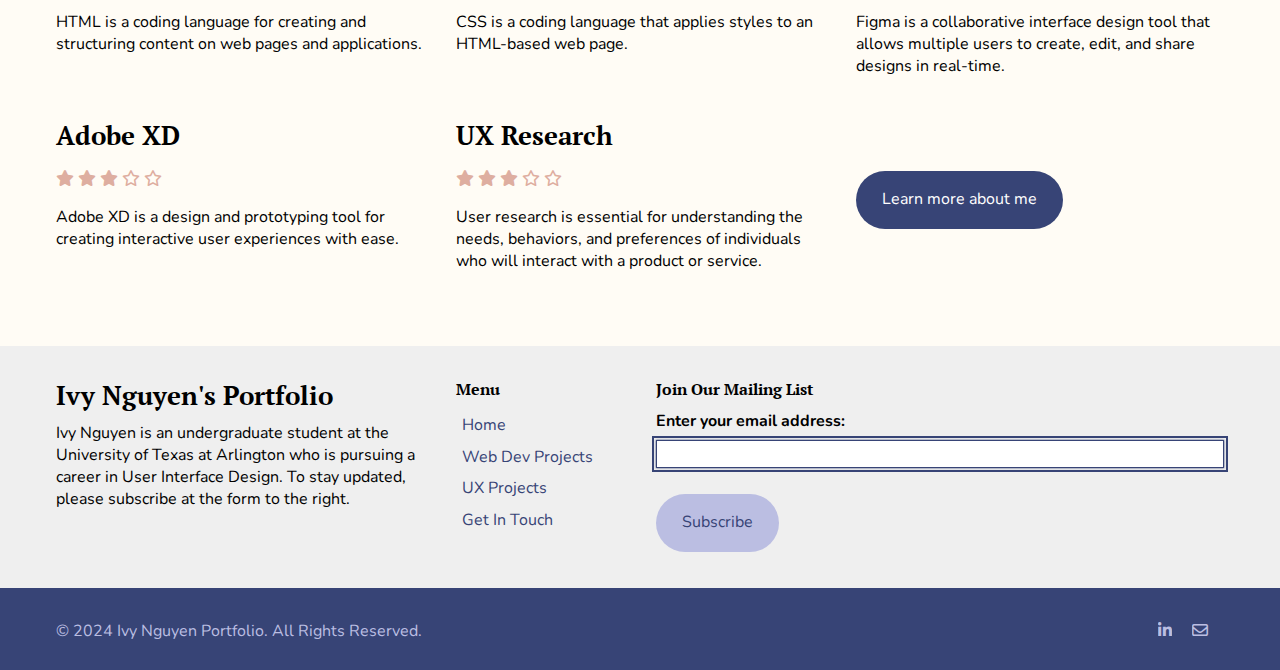
==== commit 68eb5d45: "website update" ====
--- a/index.html
+++ b/index.html
@@ -33,13 +33,23 @@
                                 </li>
 
                                 <li class="dropdown collapse">
-                                    <a class="dropdown-toggle" href="#">Projects</a>
+                                    <a class="dropdown-toggle" href="#">Web Dev Projects</a>
                                     <div class="dropdown-menu">
                                         <a href="OB-individual-project.html">OneBook</a>
-                                        <a href="SC-individual-project.html">Serenity Cafe</a>
+                                        <a href="portfolio-project.html">Ivy Nguyen's Portfolio</a>
                                         <a href="projects.html">See All Projects</a>
                                     </div>
                                 </li>
+
+                                <li class="dropdown collapse">
+                                    <a class="dropdown-toggle" href="#"> UX Projects</a>
+                                    <div class="dropdown-menu">
+                                        <a href="SC-individual-project.html">Serenity Cafe</a>
+                                        <a href="nutribuddies.html">NutriBuddies</a>
+                                        <a href="ux-design-projects.html">See All Projects</a>
+                                    </div>
+                                </li>
+
                                 <li>
                                     <a href="contact-me.html">Contact Me</a>
                                 </li>
@@ -54,7 +64,7 @@
         <div class = "container topContainer">
             <div class = "row">
                 <div class = "col-lg-7 col-md-12">
-                    <img src = "/images/intro-image.png" alt = "clip art of woman waving">
+                    <img src = "images/intro-image.png" alt = "clip art of woman waving">
                 </div>
 
                 <div class = "col-lg-5 col-md-12">
@@ -69,28 +79,28 @@
         <div class = "container">
             <div class = "row">
                 <div class = "col-lg-12 col-md-12">
-                    <h2 class = "articles">Articles</h2>
+                    <h2 class = "articles">Project Gallery</h2>
                 </div>
 
                 <div class = "col-lg-4 col-md-12">
-                    <img src = "/images/laws-of-ux.png" alt = "laws of ux article cover">
-                    <h3>Analysis: Laws of UX</h3>
-                    <p>An analysis about two Laws of UX: Miller's Law and Law of Proximity.</p>
-                    <a href = "ux-laws.html" class = "btn btn-secondary">Read more</a>
-                </div>
-
-                <div class = "col-lg-4 col-md-6">
-                    <img src = "/images/article-2.png" alt = "impact of ui/ux design article cover">
-                    <h3>The Impact of UI/UX Design on Web Development</h3>
-                    <p>Explore how user engagement is being revolutionized through UI/UX design!</p>
-                    <a href = "#" class = "btn btn-secondary">Read more</a>
-                </div>
-
-                <div class = "col-lg-4 col-md-6">
-                    <img src = "/images/ux-design-club.png" alt = "ux design club article cover">
-                    <h3>UX Design Club at UTA</h3>
-                    <p>Interested in joining a club at UTA? UX Design Club is an up and coming organization at UT Arlington!</p>
-                    <a href = "#" class = "btn btn-secondary">Read more</a>
+                    <img src = "images/laws-of-ux.png" alt = "Web Development cover">
+                    <h3>Web Development Projects</h3>
+                    <p>These web development projects were crafted as part of the CTEC 2350 and CTEC 3350 courses.</p>
+                    <a href = "projects.html" class = "btn btn-secondary">Explore</a>
+                </div>
+
+                <div class = "col-lg-4 col-md-6">
+                    <img src = "images/article-2.png" alt = "UX/UI design cover">
+                    <h3>UX Design Projects</h3>
+                    <p>These UX Design projects were created with the guidance of Google's UX Design Professional Certificate. </p>
+                    <a href = "ux-design-projects.html" class = "btn btn-secondary">Explore</a>
+                </div>
+
+                <div class = "col-lg-4 col-md-6">
+                    <img src = "images/article-2.png" alt = "UX/UI design cover">
+                    <h3>Photography</h3>
+                    <p>This page is currently under construction! Please come back at a later time 
+                        to view my photography projects! </p>
                 </div>
 
             </div>
@@ -204,7 +214,8 @@
                         <h4>Menu</h4>
                         <ul class="unstyled footer-nav">
                             <li><a href="index.html">Home</a></li>
-                            <li><a href="projects.html">Articles</a></li>
+                            <li><a href="projects.html">Web Dev Projects</a></li>
+                            <li><a href="ux-design-projects.html">UX Projects</a></li>
                             <li><a href="contact-me.html">Get In Touch</a></li>
                         </ul>
                     </div>
@@ -226,15 +237,12 @@
                 <div class="container">
                     <div class="row">
                         <div class="col-md-8">
-                            <p>&copy; 2024 Mockup. All Rights Reserved. Ivy Nguyen | 1001624506</p>
+                            <p>&copy; 2024 Ivy Nguyen Portfolio. All Rights Reserved.</p>
                         </div>
                         <div class="col-md-4">
                             <ul class="inline social-media">
-                                <li><a href="https://www.facebook.com/" title = "Facebook" target="_blank"><i class="fa-brands fa-facebook-f"></i><span class = "sr-only">Facebook</span></a></li>
-                                <li><a href="https://twitter.com/" title = "Twitter" target="_blank"><i class="fa-brands fa-twitter"></i><span class = "sr-only">Twitter</span></a></li>
-                                <li><a href="https://www.linkedin.com/in/vy-nguyen-aa5758253/" title = "Ivy Nguyen LinkedIn" target="_blank"><i class="fa-brands fa-linkedin-in"><span class = "sr-only">LinkedIn/span></i></a></li>
-                                <li><a href="https://www.youtube.com/" title = "YouTube" target="_blank"><i class="fa-brands fa-youtube"></i><span class = "sr-only">YouTube</span></a></li>
-                                <li><a href="tel: 1800-999-9999" title = "Telephone" target="_blank"><i class="fa-solid fa-phone"></i><span class = "sr-only">Telephone</span></a></li>
+                                <li><a href="https://www.linkedin.com/in/vy-nguyen-aa5758253/" title = "Ivy Nguyen LinkedIn" target="_blank"><i class="fa-brands fa-linkedin-in"><span class = "sr-only">LinkedIn</span></i></a></li>
+                                <li><a href = "mailto: vxn4506@mavs.uta.eduu" title = "Email" target = "_blank"><i class = " fa-regular fa-envelope icon" alt = "envelope icon"></i></a></li>
                             </ul>
                         </div>
                     </div>
--- a/css/style.css
+++ b/css/style.css
@@ -131,7 +131,7 @@
     content: "\f077";
     font-family: "FontAwesome";
     font-weight: 400;
-    margin-left: var(--line-height);
+    margin-left: 1rem;
 }
 
 
@@ -1214,6 +1214,10 @@
     margin-top: 1rem;
 }
 
+.brown {
+    background-color: #D8CBBA;
+}
+
 .fa-person {
     margin-right: 1.4rem;
 }
@@ -1247,7 +1251,7 @@
 
 .bg-description {
     display: flex;
-    flex-flow: row wrap;
+    flex-flow: column wrap;
     justify-content: center;
     align-items: center;
     align-content: center;
@@ -1255,16 +1259,17 @@
     gap: 0;
     width: 100%;
     height: 100%;
-    padding-top: 12rem;
-}
-
-.bg-description h1 {
-    color: var(--tertiary);
-}
+    padding-top: 3rem;
+    padding-bottom: 3rem;
+}
+
+/* .bg-description h1 {
+    color: #;
+} */
 
 .bg-description p {
-    color: #FFFCF5;
     margin-top: 0;
+    max-width: 60ch;
 }
 
 
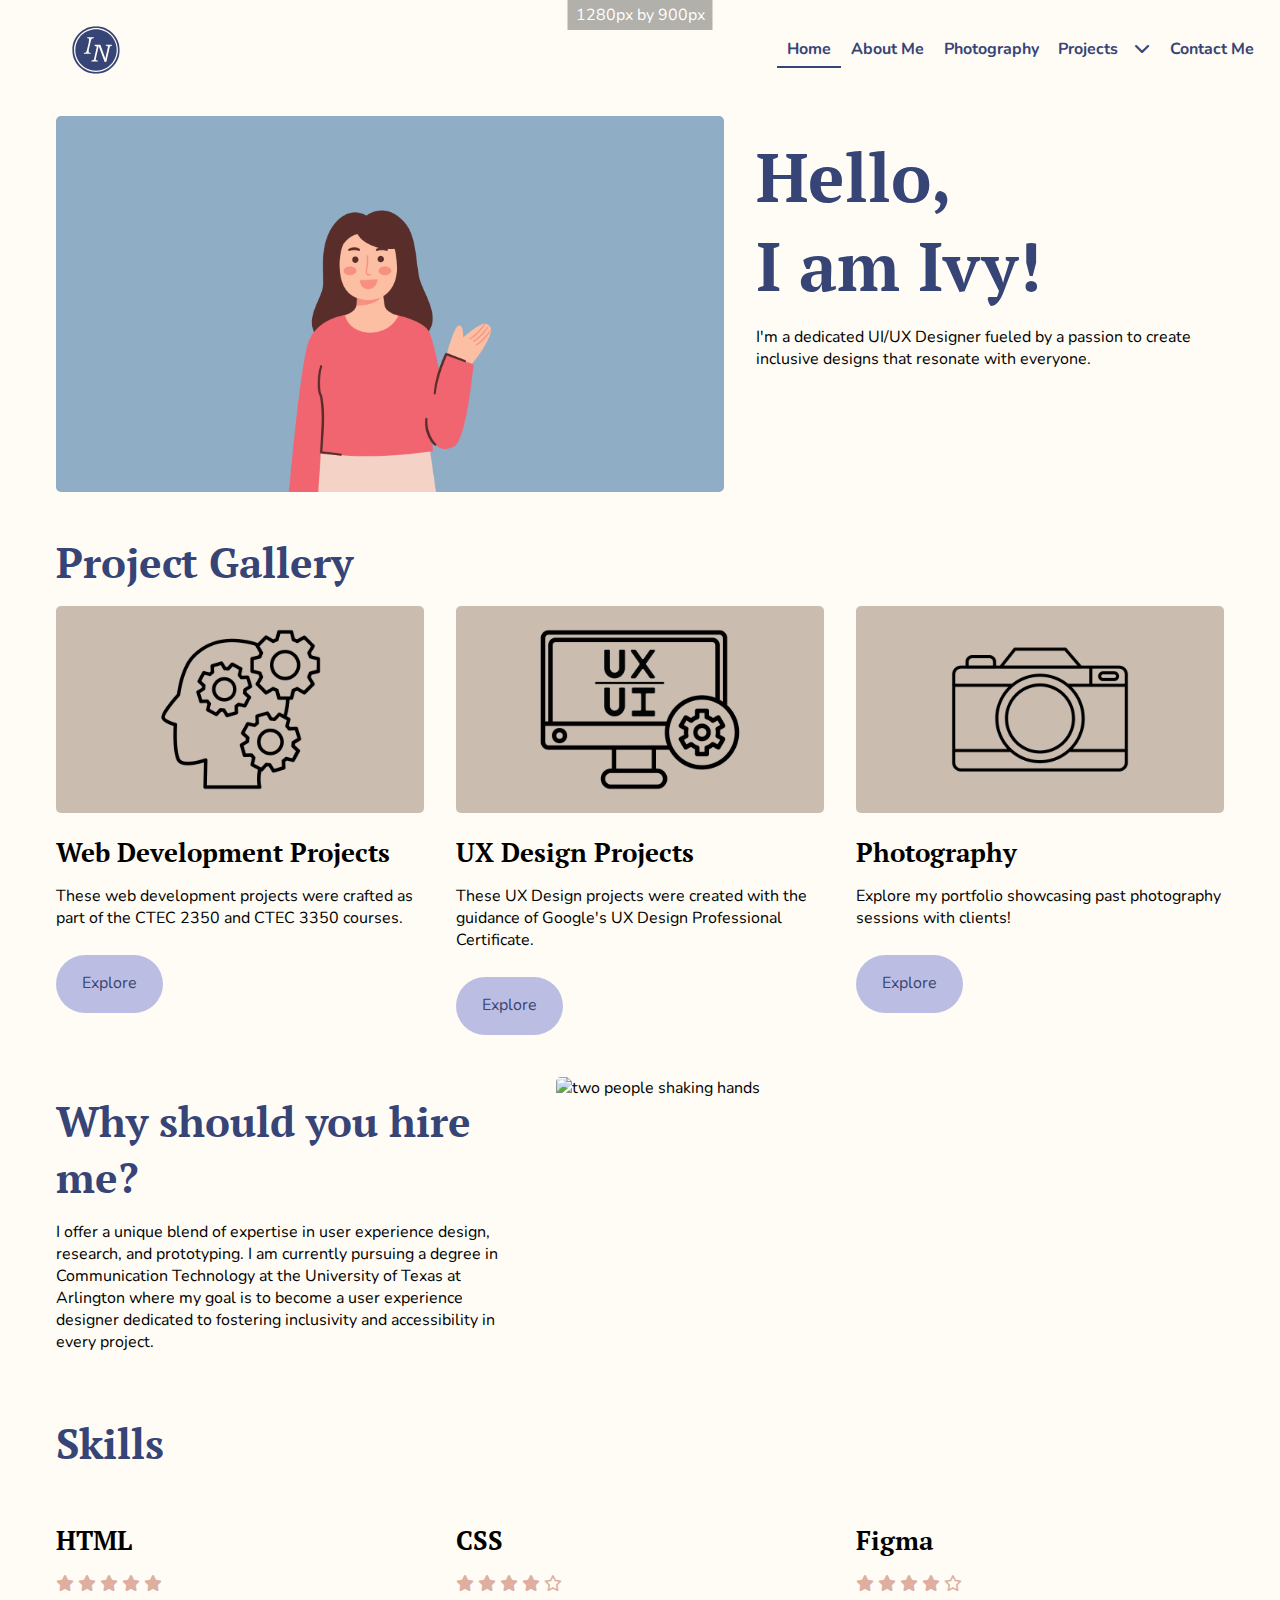
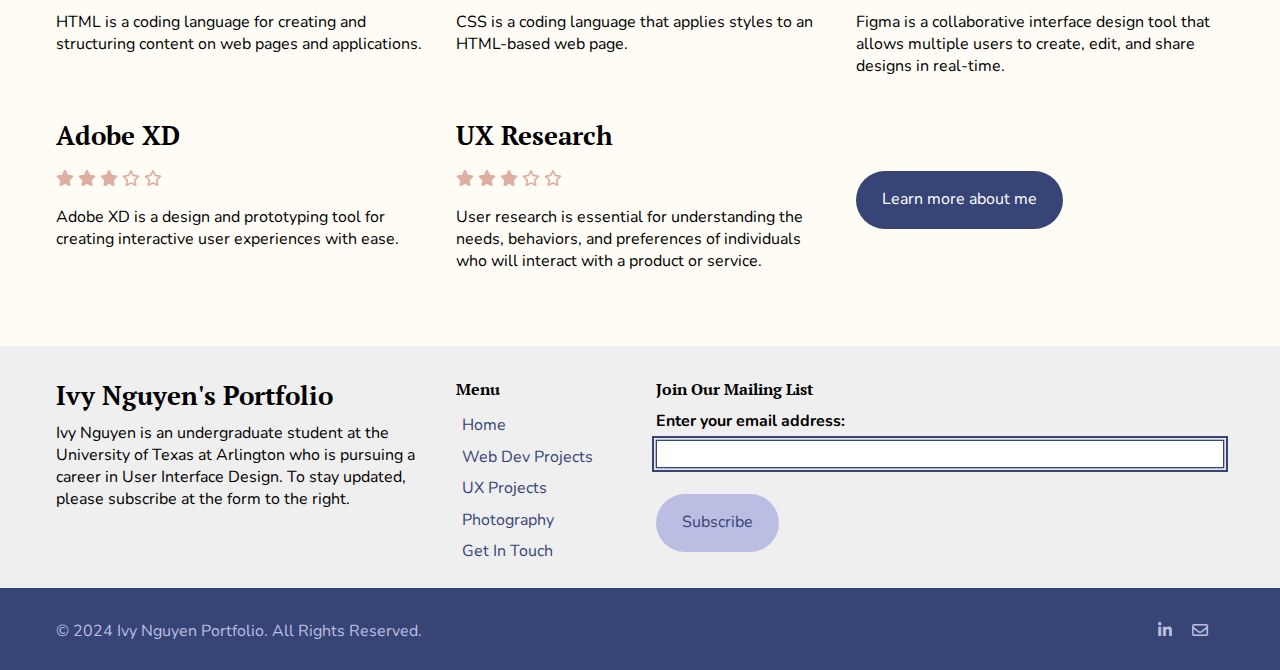
==== commit e1e8a387: "photography page added" ====
--- a/index.html
+++ b/index.html
@@ -4,10 +4,10 @@
         <meta charset="utf-8">
         <meta name="viewport" content="width=device-width, initial-scale=1, shrink-to-fit=no">
         <meta name="keywords" content="Homepage">
-        <meta name="description" content="Ivy Nguyen - 1001624506 | Homepage>
+        <meta name="description" content="Homepage">
         <meta name= "author" content="Ivy Nguyen">
 
-        <title>Ivy Nguyen - 1001624506 | Homepage</title>
+        <title>Homepage</title>
         <link rel="stylesheet" href="css/style.css">
     </head>
     
@@ -32,21 +32,15 @@
                                     <a href="about-me.html">About Me</a>
                                 </li>
 
+                                <li>
+                                    <a href="photography-page.html">Photography</a>
+                                </li>
+
                                 <li class="dropdown collapse">
-                                    <a class="dropdown-toggle" href="#">Web Dev Projects</a>
+                                    <a class="dropdown-toggle" href="#"> Projects</a>
                                     <div class="dropdown-menu">
-                                        <a href="OB-individual-project.html">OneBook</a>
-                                        <a href="portfolio-project.html">Ivy Nguyen's Portfolio</a>
-                                        <a href="projects.html">See All Projects</a>
-                                    </div>
-                                </li>
-
-                                <li class="dropdown collapse">
-                                    <a class="dropdown-toggle" href="#"> UX Projects</a>
-                                    <div class="dropdown-menu">
-                                        <a href="SC-individual-project.html">Serenity Cafe</a>
-                                        <a href="nutribuddies.html">NutriBuddies</a>
-                                        <a href="ux-design-projects.html">See All Projects</a>
+                                        <a href="projects.html">Web Development</a>
+                                        <a href="ux-design-projects.html">UX Design</a>
                                     </div>
                                 </li>
 
@@ -97,10 +91,10 @@
                 </div>
 
                 <div class = "col-lg-4 col-md-6">
-                    <img src = "images/article-2.png" alt = "UX/UI design cover">
+                    <img src = "images/photography.png" alt = "UX/UI design cover">
                     <h3>Photography</h3>
-                    <p>This page is currently under construction! Please come back at a later time 
-                        to view my photography projects! </p>
+                    <p>Explore my portfolio showcasing past photography sessions with clients!</p>
+                    <a href = "photography-page.html" class = "btn btn-secondary">Explore</a>
                 </div>
 
             </div>
@@ -192,7 +186,7 @@
                 </div>
 
                 <div class = "col-lg-4 col-md-6 btn-index">
-                    <a href = "/about-me.html" class = "btn btn-primary">Learn more about me</a>
+                    <a href = "about-me.html" class = "btn btn-primary">Learn more about me</a>
                 </div>
 
 
@@ -216,6 +210,7 @@
                             <li><a href="index.html">Home</a></li>
                             <li><a href="projects.html">Web Dev Projects</a></li>
                             <li><a href="ux-design-projects.html">UX Projects</a></li>
+                            <li><a href="photography-page.html">Photography</a></li>
                             <li><a href="contact-me.html">Get In Touch</a></li>
                         </ul>
                     </div>
--- a/css/style.css
+++ b/css/style.css
@@ -1344,7 +1344,36 @@
 
 }
 
+@media screen and (max-width: 991px) {
+    .portrait:nth-child(1) { 
+        order: 4; }
+
+    .portrait:nth-child(2) { 
+        order: 0; }
+
+    .portrait:nth-child(3) { 
+        order: 2; }
+
+    .portrait:nth-child(4) { 
+        order: 5; }
+
+    .portrait:nth-child(5) { 
+        order: 1; }
+        
+    .portrait:nth-child(6) { 
+        order: 4; }
+    
+    .portrait:nth-child(7) { 
+        order: 6; }
+}
+
 /* End of Laws of UX Page */
+
+.rE, .portrait {
+    margin-bottom: .8rem;
+    padding-left: .5rem;
+    padding-right: .5rem;
+}
 
 
 
